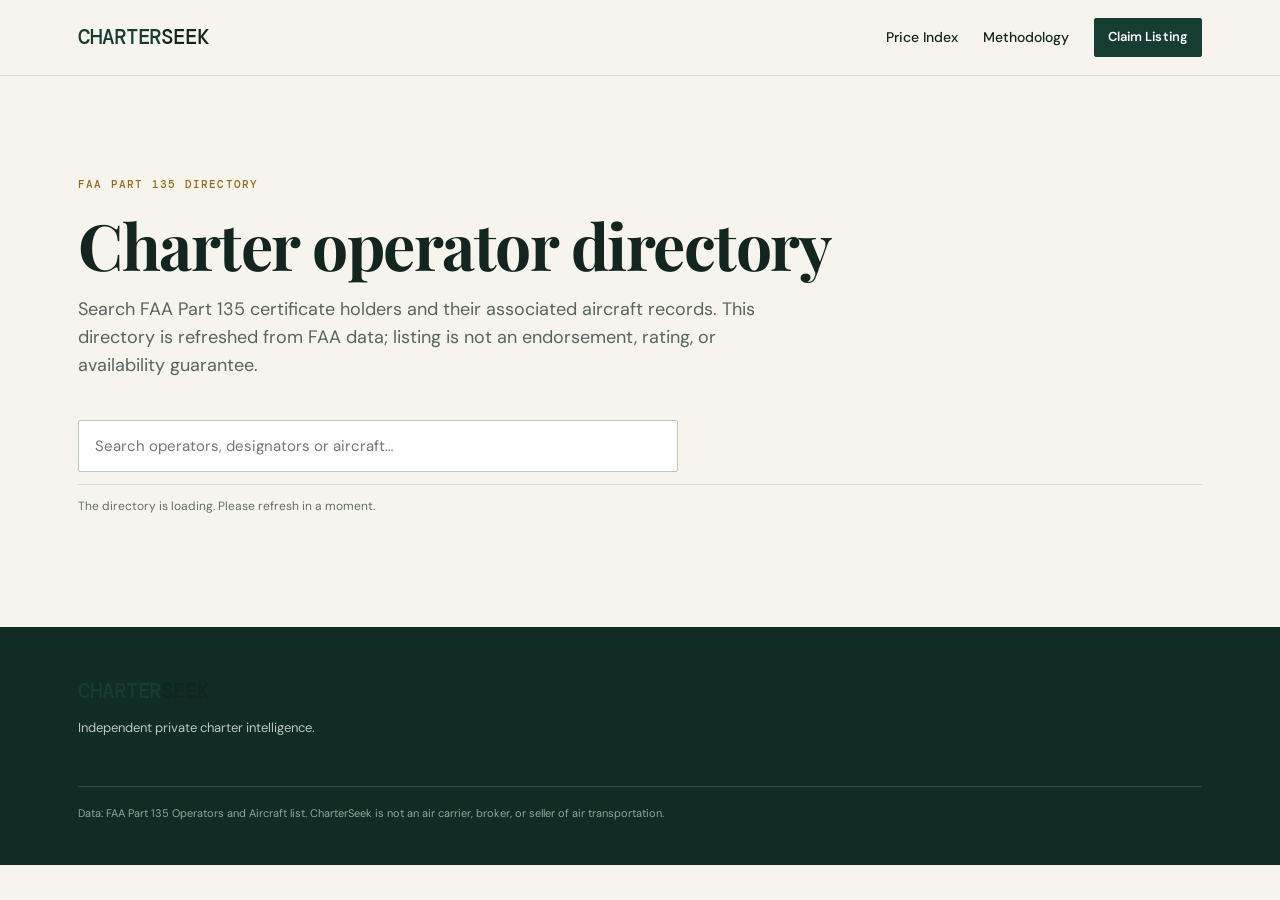
==== operators/index.html @ 88f82062 "Add CharterSeek styles and pages" ====
<!doctype html><html lang="en"><head><meta charset="utf-8"><meta name="viewport" content="width=device-width,initial-scale=1"><meta name="description" content="Search FAA Part 135 charter operator records by name, certificate designator, or aircraft type."><link rel="canonical" href="https://charterseek.com/operators/"><title>FAA Part 135 Operator Directory | CharterSeek</title><link rel="stylesheet" href="/css/styles.css"></head><body><header class="site-header"><div class="wrap nav"><a class="brand" href="/"><span>CHARTER</span>SEEK</a><nav><a href="/#pricing">Price Index</a><a href="/methodology.html">Methodology</a><a class="button small" href="mailto:hello@charterseek.com?subject=Claim%20my%20listing">Claim Listing</a></nav></div></header><main class="section wrap"><p class="eyebrow">FAA PART 135 DIRECTORY</p><h1 style="font-size:clamp(42px,5vw,64px)">Charter operator directory</h1><p class="section-intro">Search FAA Part 135 certificate holders and their associated aircraft records. This directory is refreshed from FAA data; listing is not an endorsement, rating, or availability guarantee.</p><div class="directory-toolbar"><input id="operator-search" type="search" placeholder="Search operators, designators or aircraft…"><span id="operator-count"></span></div><div class="operator-list" id="operator-list"></div></main><footer><div class="wrap footer-grid"><div><a class="brand footer-brand" href="/"><span>CHARTER</span>SEEK</a><p>Independent private charter intelligence.</p></div><p class="legal">Data: FAA Part 135 Operators and Aircraft list. CharterSeek is not an air carrier, broker, or seller of air transportation.</p></div></footer><script src="/js/app.js"></script></body></html>
---- css/styles.css ----
@import url('https://fonts.googleapis.com/css2?family=DM+Mono:wght@400;500&family=DM+Sans:wght@400;500;600;700&family=Playfair+Display:wght@600;700&display=swap');
:root{--ink:#13251f;--forest:#173c32;--sage:#bbcfb8;--paper:#f6f4ed;--cream:#ebe7db;--gold:#e5ae52;--muted:#60706b;--line:#d9d7cf}*{box-sizing:border-box}html{scroll-behavior:smooth}body{margin:0;background:var(--paper);color:var(--ink);font-family:'DM Sans',Arial,sans-serif;font-size:16px;line-height:1.55}.wrap{max-width:1180px;margin:auto;padding-left:28px;padding-right:28px}.site-header{background:var(--paper);border-bottom:1px solid var(--line);position:sticky;top:0;z-index:5}.nav{height:75px;display:flex;align-items:center;justify-content:space-between}.brand{font-family:'DM Mono',monospace;font-weight:500;letter-spacing:-1.1px;font-size:21px;text-decoration:none;color:var(--ink)}.brand span{color:var(--forest)}nav{display:flex;align-items:center;gap:25px}nav a{font-size:14px;text-decoration:none;color:var(--ink);font-weight:500}.button{background:var(--forest);color:#fff!important;border:1px solid var(--forest);border-radius:2px;padding:13px 19px;display:inline-block;text-decoration:none;font-size:14px;font-weight:600;letter-spacing:.1px}.button.small{padding:8px 13px;font-size:13px}.hero{background:var(--paper);padding:92px 0 74px}.hero-grid{display:grid;grid-template-columns:1.25fr .75fr;gap:80px;align-items:center}.eyebrow{font-family:'DM Mono',monospace;color:#9b671d;font-size:11px;letter-spacing:1.2px;font-weight:500;margin:0 0 18px}.light{color:#f4c371}h1,h2{font-family:'Playfair Display',Georgia,serif;line-height:1.06;letter-spacing:-1.5px;margin:0;color:var(--ink)}h1{font-size:clamp(47px,6vw,78px)}h2{font-size:clamp(33px,4vw,50px)}.lede{max-width:630px;font-size:20px;color:#43534e;margin:27px 0 29px;line-height:1.55}.hero-actions{display:flex;align-items:center;gap:23px}.text-link{font-weight:600;color:var(--forest);text-decoration:none;border-bottom:1px solid #8ba49a;padding-bottom:2px}.updated{font-family:'DM Mono',monospace;font-size:11px;color:var(--muted);margin-top:28px}.quote-card{background:var(--forest);color:white;padding:31px 31px 24px;box-shadow:13px 13px 0 var(--sage)}.card-label{font:11px 'DM Mono',monospace;letter-spacing:1px;color:#ebc783;margin:0 0 17px}.rate{border-top:1px solid rgba(255,255,255,.2);padding:15px 0 13px;display:grid;grid-template-columns:1fr auto;align-items:baseline}.rate span{font-size:14px}.rate strong{font-family:'DM Mono',monospace;font-size:15px;color:#fff}.rate small{grid-column:2;font-size:10px;color:#b9cbc3;font-family:'DM Mono',monospace}.fine{font-size:10px;color:#b9cbc3;margin:12px 0 0;line-height:1.45}.proof{background:#e1eadc;border-top:1px solid #cfddc9;border-bottom:1px solid #cfddc9}.proof-grid{display:grid;grid-template-columns:repeat(4,1fr);padding-top:25px;padding-bottom:25px;gap:22px}.proof-grid div{border-left:1px solid #a8bda5;padding-left:17px}.proof-grid strong{display:block;font:600 25px 'DM Mono',monospace;color:var(--forest);letter-spacing:-1.5px}.proof-grid span{font-size:12px;color:#53655d;display:block;margin-top:3px}.section{padding-top:100px;padding-bottom:100px}.section-intro{color:#56645f;font-size:18px;max-width:700px;margin:17px 0 40px}.pricing-grid{display:grid;grid-template-columns:repeat(4,1fr);border-top:1px solid var(--line);border-left:1px solid var(--line)}.price-item{background:#fbfaf5;padding:23px 21px;border-right:1px solid var(--line);border-bottom:1px solid var(--line);min-height:151px}.price-item:nth-child(even){background:#f0eee7}.price-item h3{font-size:15px;margin:0 0 22px;font-weight:600}.price-item strong{font:500 20px 'DM Mono',monospace;letter-spacing:-1.2px;color:var(--forest);display:block}.price-item span{font:11px 'DM Mono',monospace;color:var(--muted)}.method-note{max-width:800px;font-size:12px;line-height:1.55;color:#68746f;margin:24px 0 0}.dark-band{background:var(--forest);color:#e9f0e9;padding:87px 0}.dark-band h2{color:#fff}.split{display:grid;grid-template-columns:1fr 1fr;gap:90px}.split p{font-size:18px;color:#cfdbd4;margin:0 0 20px}.light-link{color:#fff;border-color:#8faaa0}.directory-toolbar{display:flex;justify-content:space-between;gap:20px;align-items:center;margin:34px 0 12px}.directory-toolbar input{width:min(600px,100%);background:#fff;border:1px solid #bdc8bf;border-radius:2px;padding:15px 16px;font:15px 'DM Sans',sans-serif;color:var(--ink)}#operator-count{font:12px 'DM Mono',monospace;color:var(--muted);white-space:nowrap}.operator-list{border-top:1px solid var(--line)}.operator{display:grid;grid-template-columns:2.4fr 1fr .8fr .5fr;gap:18px;align-items:center;padding:15px 13px;border-bottom:1px solid var(--line);font-size:14px}.operator:hover{background:#eef3ec}.operator-name{font-weight:600}.operator-detail{font:12px 'DM Mono',monospace;color:#5c6a64}.directory-note{font-size:12px;color:var(--muted)}.warm{background:var(--cream)}.checklist{list-style:none;counter-reset:list;display:grid;grid-template-columns:repeat(2,1fr);gap:0 55px;margin:36px 0 0;padding:0}.checklist li{counter-increment:list;position:relative;padding:20px 0 20px 47px;border-top:1px solid #c9c5b8}.checklist li:before{content:'0' counter(list);position:absolute;left:0;top:19px;font:500 16px 'DM Mono',monospace;color:#a66d1e}.checklist strong,.checklist span{display:block}.checklist span{color:#667069;font-size:14px;margin-top:4px}.cta{background:#244d40;padding:91px 0;color:#e5efe8}.cta h2{color:#fff}.cta p:not(.eyebrow){max-width:580px;font-size:18px;margin:18px 0 27px}.inverse{background:#f0bd62;color:#19382f!important;border-color:#f0bd62}footer{padding:48px 0 33px;background:#102c25;color:#b8c8c0}.footer-grid{display:grid;grid-template-columns:2fr 1fr;gap:20px}.footer-grid p{font-size:13px;margin:10px 0}.footer-grid div:nth-child(2){display:flex;gap:17px;align-items:start}.footer-grid div:nth-child(2) a{color:#d4e0d7;text-decoration:none;font-size:13px}.legal{grid-column:1/-1;border-top:1px solid #315147;margin-top:18px!important;padding-top:18px;color:#91a79d;font-size:11px!important}.sr-only{position:absolute;width:1px;height:1px;overflow:hidden;clip:rect(0,0,0,0)}
@media(max-width:760px){.nav{height:63px}.nav nav a:not(.button){display:none}.hero{padding:64px 0}.hero-grid,.split{grid-template-columns:1fr;gap:40px}.quote-card{box-shadow:8px 8px 0 var(--sage)}.proof-grid{grid-template-columns:repeat(2,1fr)}.pricing-grid{grid-template-columns:repeat(2,1fr)}.section{padding-top:68px;padding-bottom:68px}.checklist{grid-template-columns:1fr}.directory-toolbar{align-items:stretch;flex-direction:column}.operator{grid-template-columns:1.7fr 1fr}.operator .fleet{display:none}.footer-grid{grid-template-columns:1fr}.footer-grid div:nth-child(2){flex-wrap:wrap}.hero-actions{flex-wrap:wrap}}
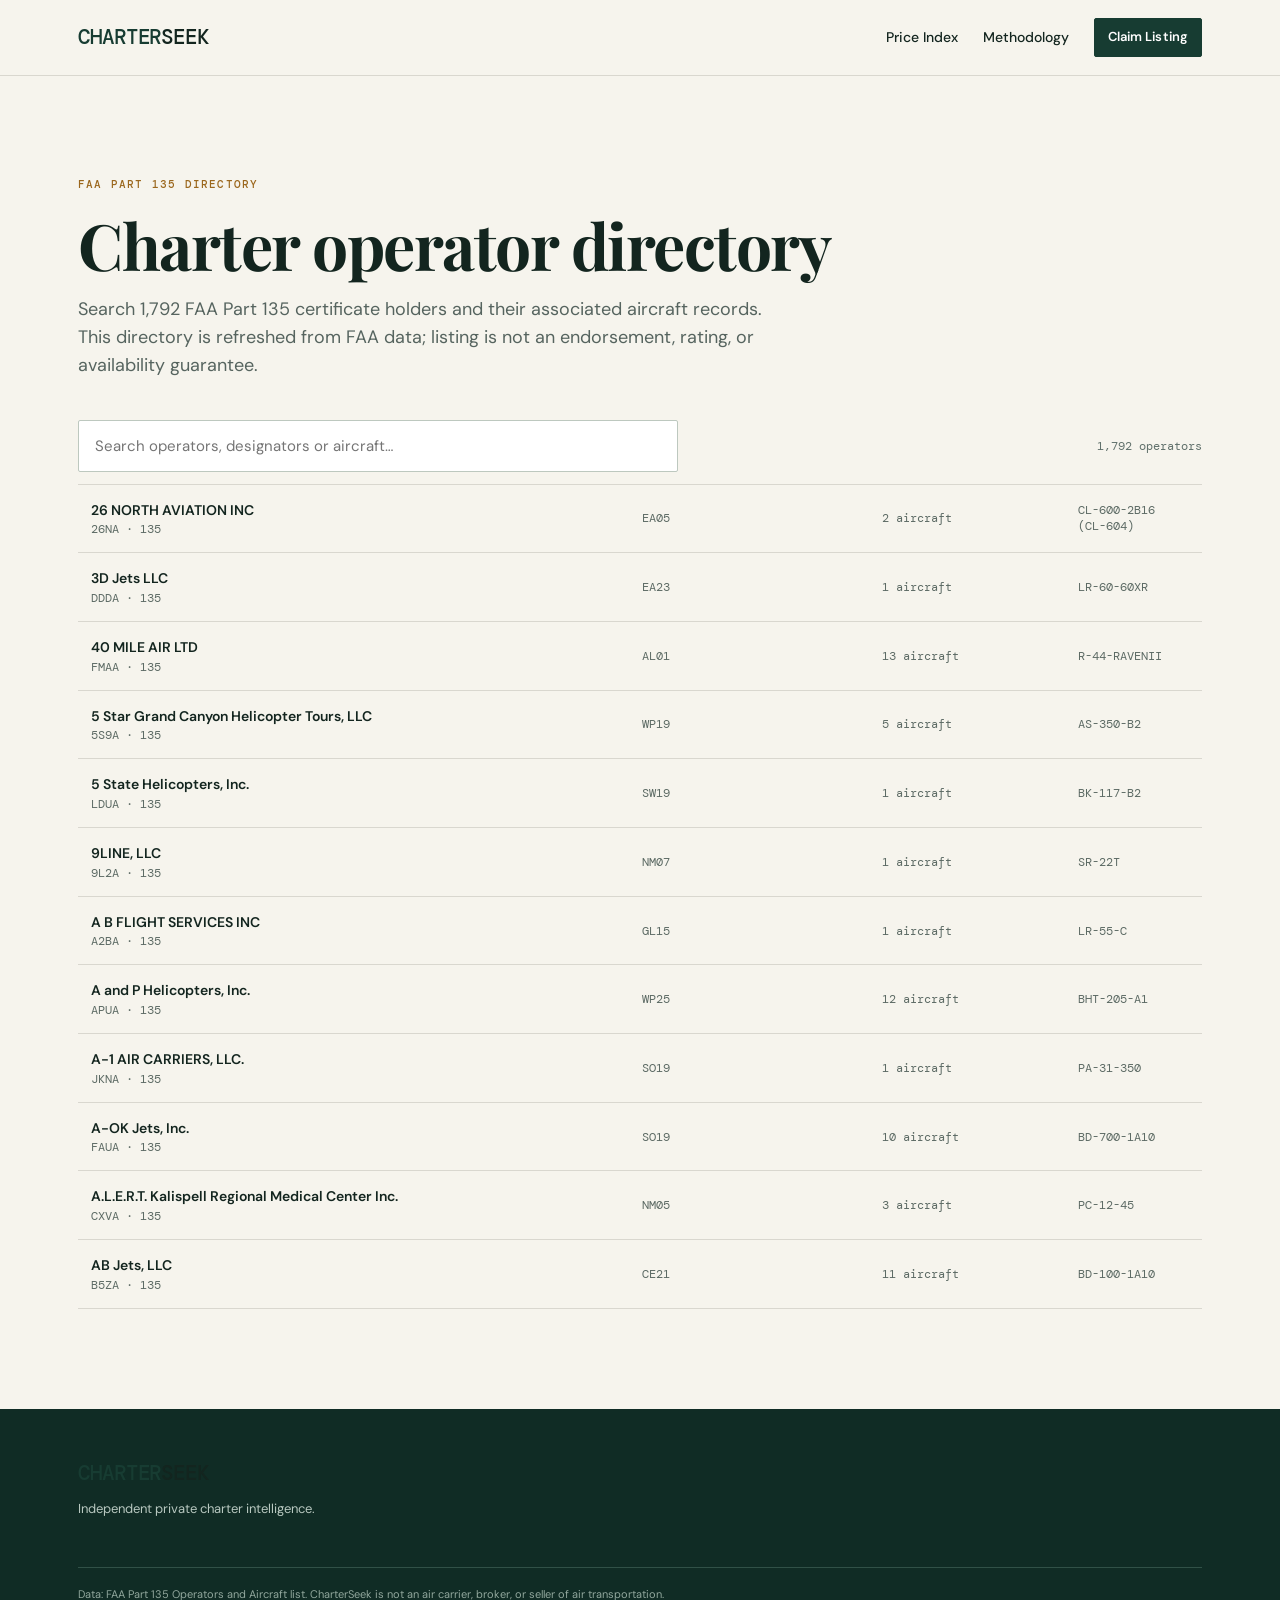
==== commit f3ce8cf3: "Refresh CharterSeek brand, directory delivery, and SEO" ====
--- a/operators/index.html
+++ b/operators/index.html
@@ -1 +1 @@
-<!doctype html><html lang="en"><head><meta charset="utf-8"><meta name="viewport" content="width=device-width,initial-scale=1"><meta name="description" content="Search FAA Part 135 charter operator records by name, certificate designator, or aircraft type."><link rel="canonical" href="https://charterseek.com/operators/"><title>FAA Part 135 Operator Directory | CharterSeek</title><link rel="stylesheet" href="/css/styles.css"></head><body><header class="site-header"><div class="wrap nav"><a class="brand" href="/"><span>CHARTER</span>SEEK</a><nav><a href="/#pricing">Price Index</a><a href="/methodology.html">Methodology</a><a class="button small" href="mailto:hello@charterseek.com?subject=Claim%20my%20listing">Claim Listing</a></nav></div></header><main class="section wrap"><p class="eyebrow">FAA PART 135 DIRECTORY</p><h1 style="font-size:clamp(42px,5vw,64px)">Charter operator directory</h1><p class="section-intro">Search FAA Part 135 certificate holders and their associated aircraft records. This directory is refreshed from FAA data; listing is not an endorsement, rating, or availability guarantee.</p><div class="directory-toolbar"><input id="operator-search" type="search" placeholder="Search operators, designators or aircraft…"><span id="operator-count"></span></div><div class="operator-list" id="operator-list"></div></main><footer><div class="wrap footer-grid"><div><a class="brand footer-brand" href="/"><span>CHARTER</span>SEEK</a><p>Independent private charter intelligence.</p></div><p class="legal">Data: FAA Part 135 Operators and Aircraft list. CharterSeek is not an air carrier, broker, or seller of air transportation.</p></div></footer><script src="/js/app.js"></script></body></html>+<!doctype html><html lang="en"><head><meta charset="utf-8"><meta name="viewport" content="width=device-width,initial-scale=1"><meta name="description" content="Search FAA Part 135 charter operator records by name, certificate designator, or aircraft type."><link rel="canonical" href="https://charterseek.com/operators/"><meta property="og:title" content="FAA Part 135 Operator Directory | CharterSeek"><meta property="og:description" content="Search FAA Part 135 charter operator records by name, certificate designator, or aircraft type."><meta property="og:type" content="website"><meta property="og:url" content="https://charterseek.com/operators/"><meta property="og:image" content="https://charterseek.com/og-image.svg"><title>FAA Part 135 Operator Directory | CharterSeek</title><link rel="icon" type="image/svg+xml" href="/favicon.svg"><link rel="stylesheet" href="/css/styles.css"><script type="application/ld+json">{"@context":"https://schema.org","@type":"CollectionPage","name":"FAA Part 135 Operator Directory","url":"https://charterseek.com/operators/","description":"Searchable directory derived from FAA Part 135 operator data."}</script></head><body data-operator-limit="all"><header class="site-header"><div class="wrap nav"><a class="brand" href="/"><span>CHARTER</span>SEEK</a><nav><a href="/#pricing">Price Index</a><a href="/methodology.html">Methodology</a><a class="button small" href="mailto:hello@charterseek.com?subject=Claim%20my%20listing">Claim Listing</a></nav></div></header><main class="section wrap"><p class="eyebrow">FAA PART 135 DIRECTORY</p><h1 style="font-size:clamp(42px,5vw,64px)">Charter operator directory</h1><p class="section-intro">Search 1,792 FAA Part 135 certificate holders and their associated aircraft records. This directory is refreshed from FAA data; listing is not an endorsement, rating, or availability guarantee.</p><div class="directory-toolbar"><label for="operator-search" class="sr-only">Search operators</label><input id="operator-search" type="search" placeholder="Search operators, designators or aircraft…"><span id="operator-count"></span></div><div class="operator-list" id="operator-list"></div></main><footer><div class="wrap footer-grid"><div><a class="brand footer-brand" href="/"><span>CHARTER</span>SEEK</a><p>Independent private charter intelligence.</p></div><p class="legal">Data: FAA Part 135 Operators and Aircraft list. CharterSeek is not an air carrier, broker, or seller of air transportation.</p></div></footer><script src="/js/app.js"></script></body></html>
